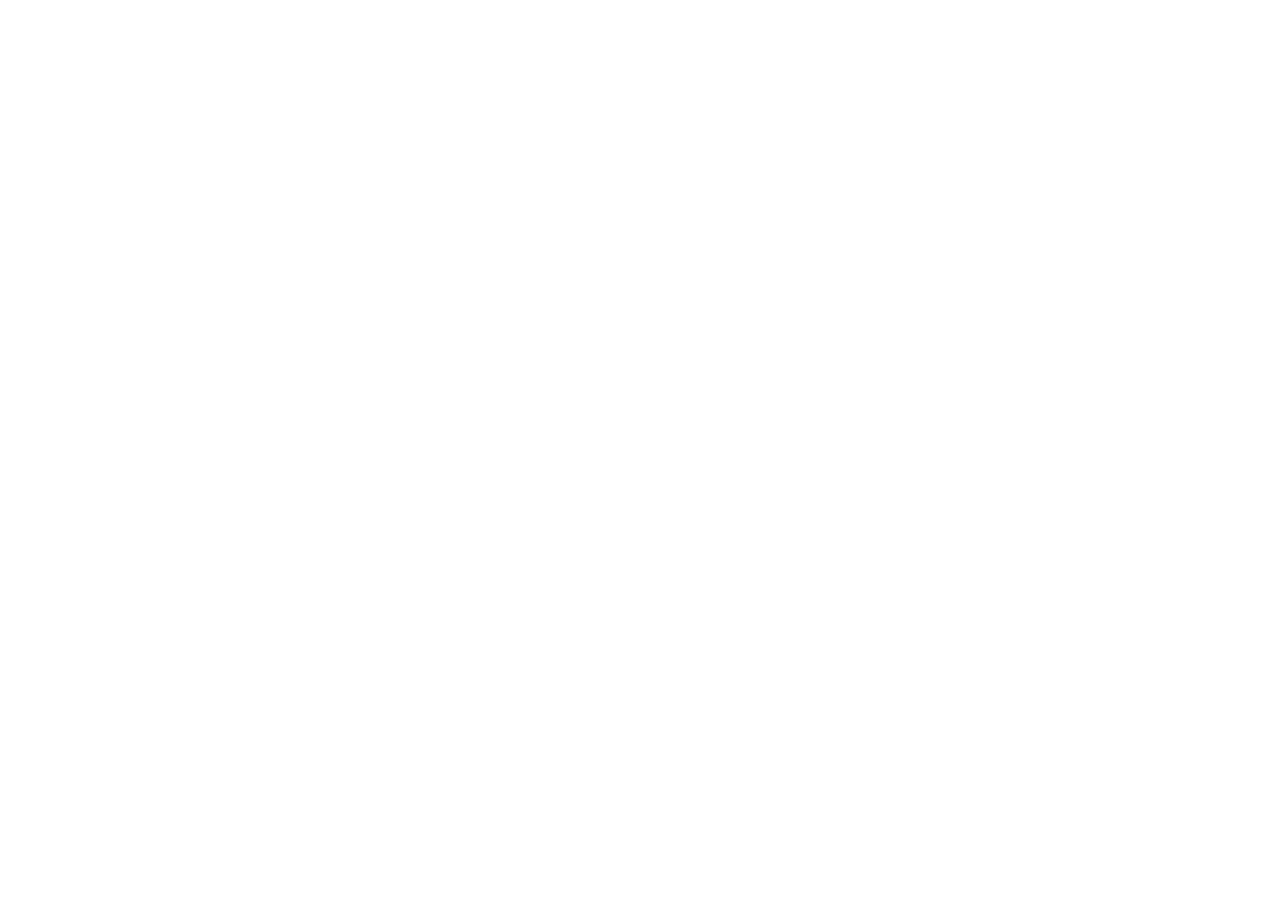
==== index.html @ d8d5ce78 "Iniciando projeto" ====
<!DOCTYPE html>
<html lang="en">
<head>
    <meta charset="UTF-8">
    <meta name="viewport" content="width=device-width, initial-scale=1.0">
    <title>Document</title>
</head>
<body>
    
</body>
</html>
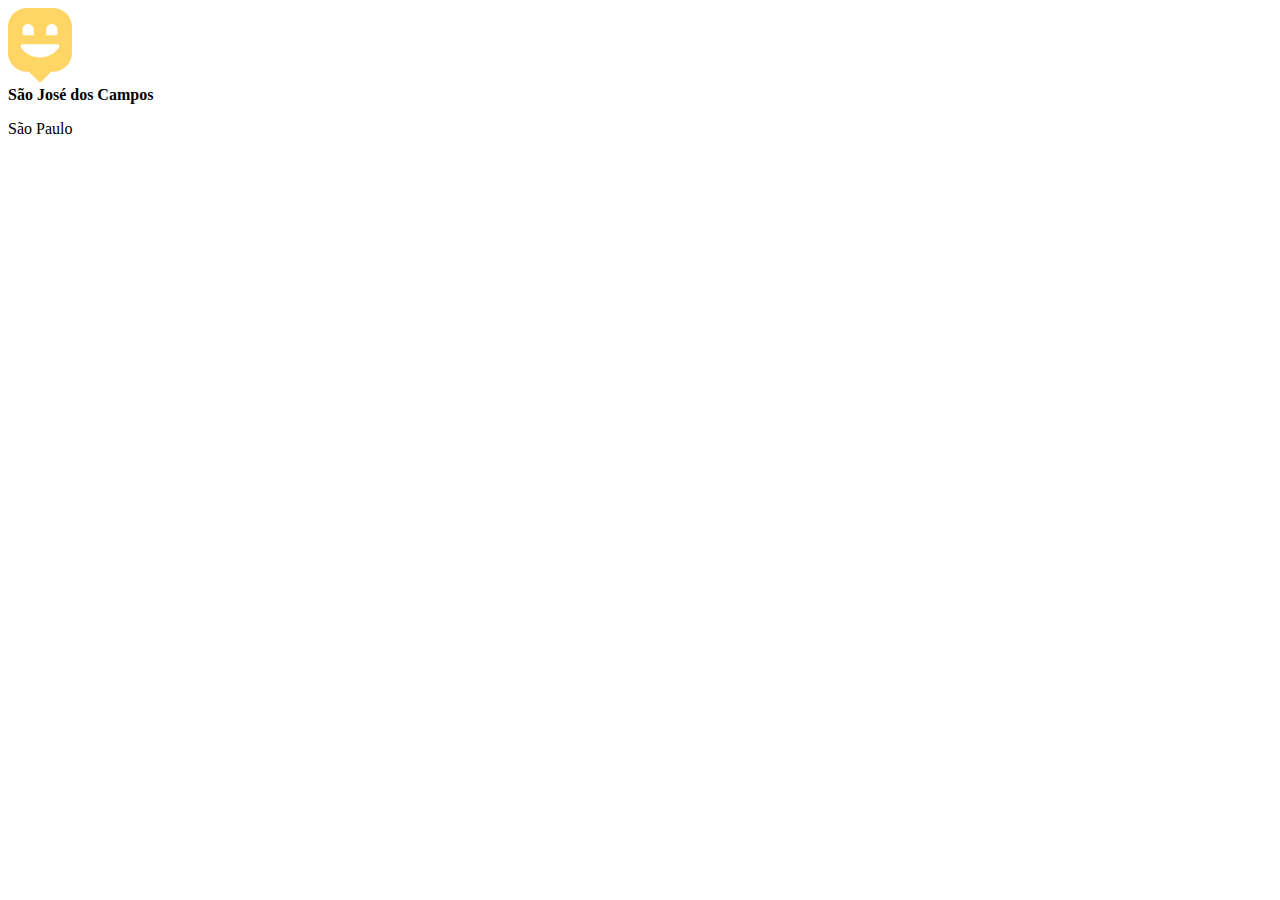
==== commit eac9cc3b: "Iniciando html" ====
--- a/index.html
+++ b/index.html
@@ -1,11 +1,18 @@
 <!DOCTYPE html>
-<html lang="en">
-<head>
-    <meta charset="UTF-8">
-    <meta name="viewport" content="width=device-width, initial-scale=1.0">
-    <title>Document</title>
-</head>
-<body>
-    
-</body>
-</html>+<html lang="pt_BR">
+  <head>
+    <meta charset="UTF-8" />
+    <meta name="viewport" content="width= , initial-scale=1.0" />
+    <title>Happy</title>
+    <link rel="icon" href="./public/images/logo-icon.png" />
+  </head>
+  <body>
+    <header>
+      <img src="./public/images/logo.svg" alt="Logo Happy" />
+      <div>
+        <strong>São José dos Campos</strong>
+        <p>São Paulo</p>
+      </div>
+    </header>
+  </body>
+</html>
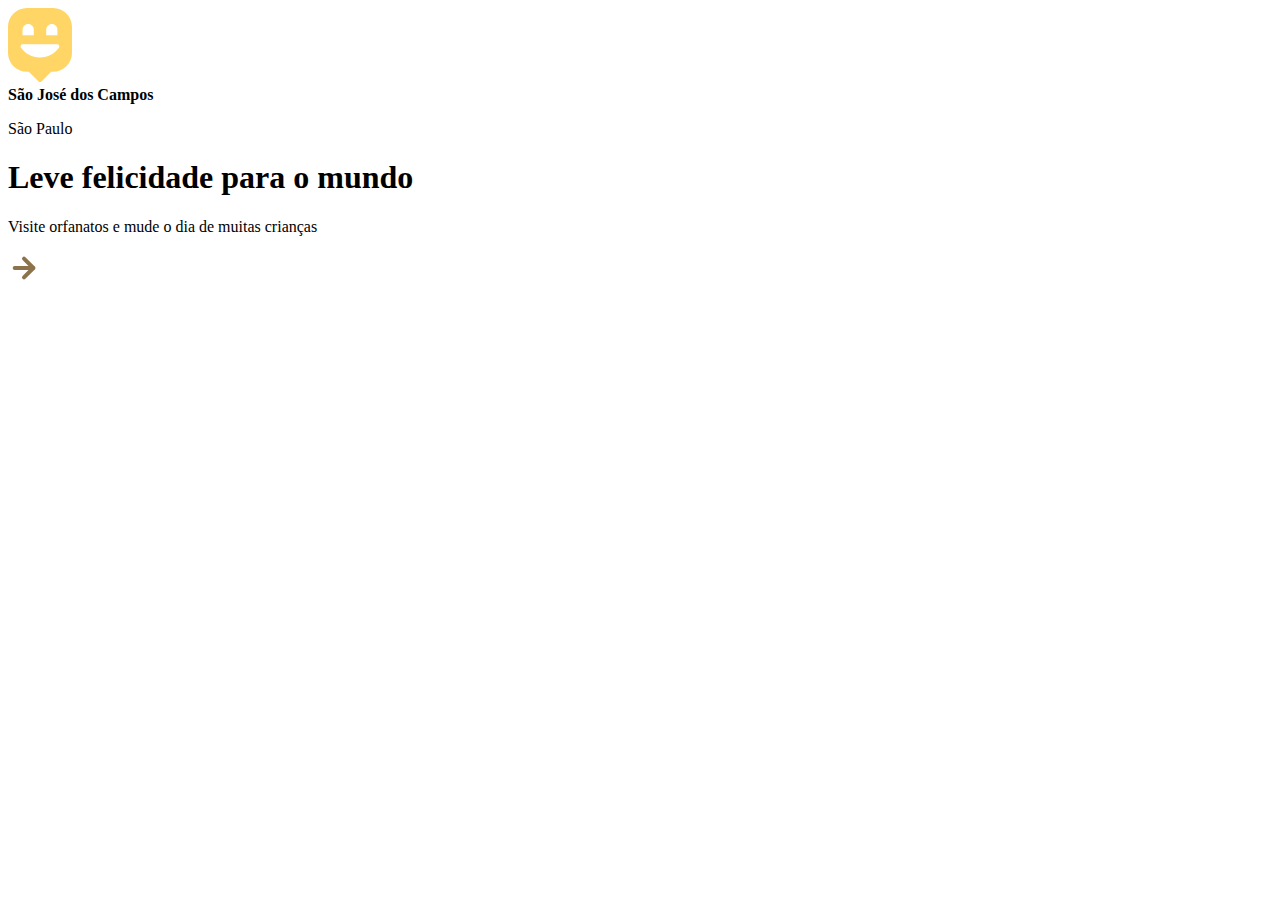
==== commit c6abdec2: "Terminando o index.html" ====
--- a/index.html
+++ b/index.html
@@ -14,5 +14,14 @@
         <p>São Paulo</p>
       </div>
     </header>
+    <main>
+      <h1>Leve felicidade para o mundo</h1>
+      <section>
+        <p>Visite orfanatos e mude o dia de muitas crianças</p>
+        <a href="#" title="Visite orfanatos">
+          <img src="./public/images/arrow.svg" alt="Ir para o mapa">
+        </a>
+      </section>
+    </main>
   </body>
 </html>
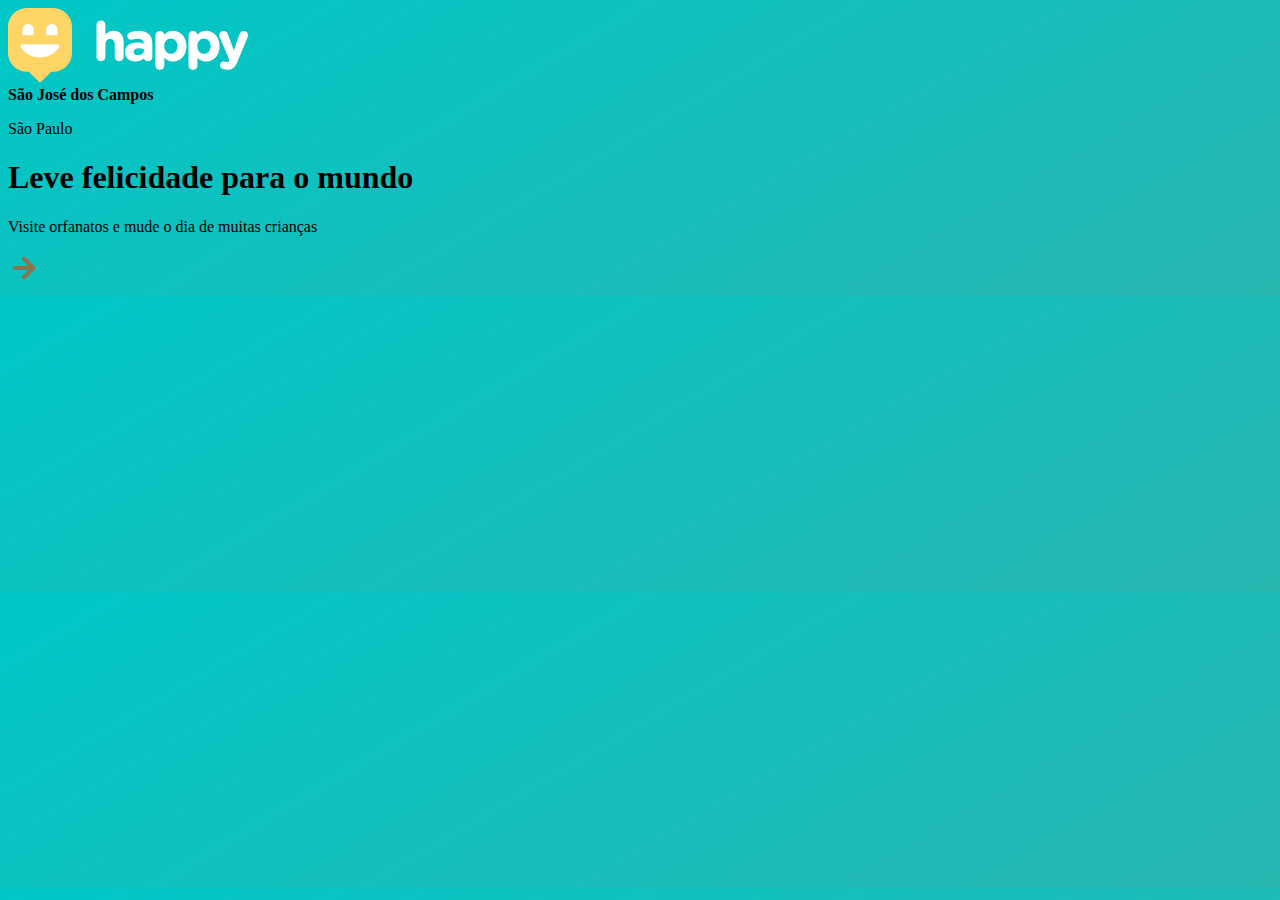
==== commit decfa1fc: "Adicionando CSS" ====
--- a/index.html
+++ b/index.html
@@ -5,6 +5,7 @@
     <meta name="viewport" content="width= , initial-scale=1.0" />
     <title>Happy</title>
     <link rel="icon" href="./public/images/logo-icon.png" />
+    <link rel="stylesheet" href="./public/css/main.css">
   </head>
   <body>
     <header>
--- a/public/css/main.css
+++ b/public/css/main.css
@@ -0,0 +1,3 @@
+body{
+    background: linear-gradient(329.54deg, #29B6B1 0%, #00C7C7 100%);
+}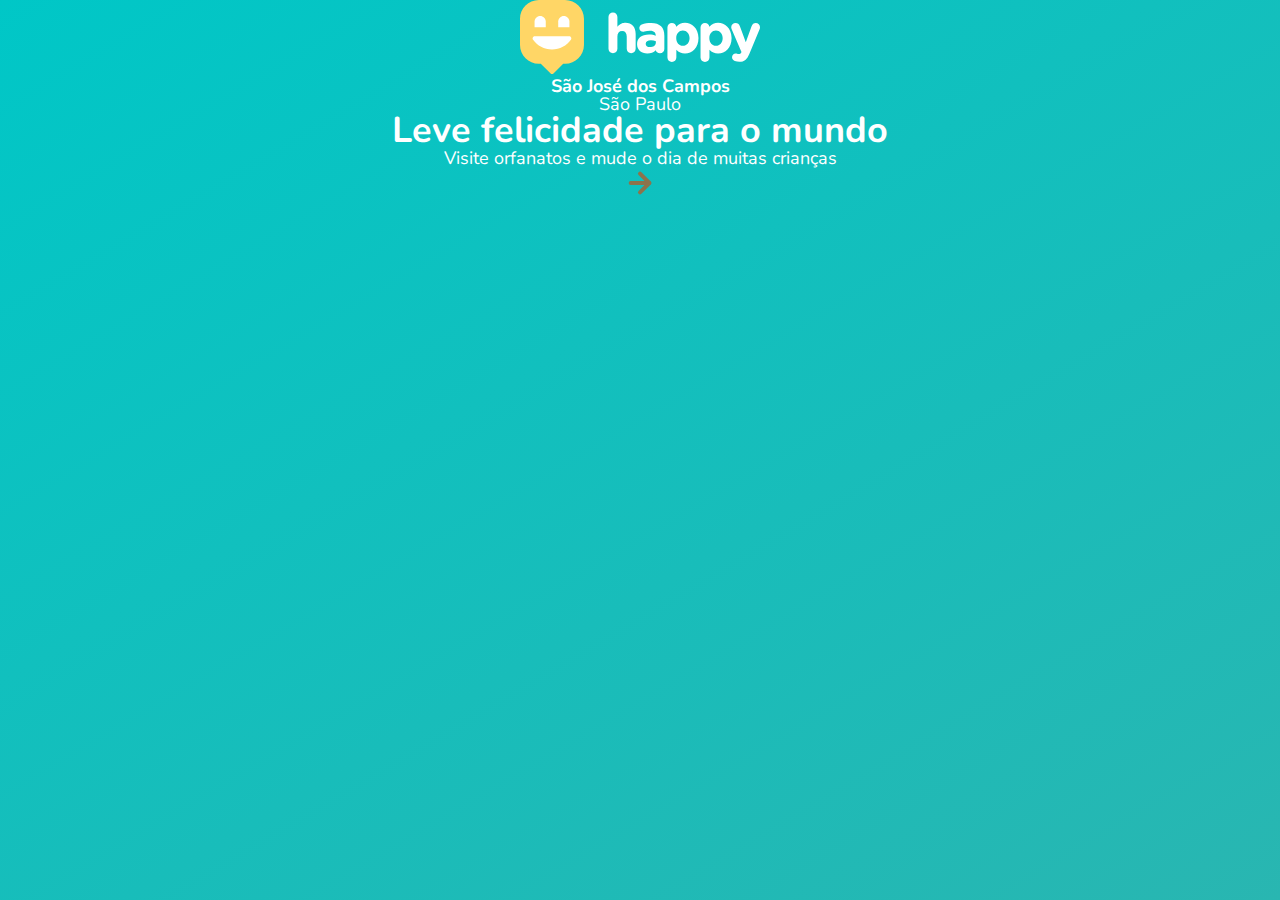
==== commit d5383afc: "Adicinionando style" ====
--- a/index.html
+++ b/index.html
@@ -5,24 +5,29 @@
     <meta name="viewport" content="width= , initial-scale=1.0" />
     <title>Happy</title>
     <link rel="icon" href="./public/images/logo-icon.png" />
-    <link rel="stylesheet" href="./public/css/main.css">
+    <link rel="stylesheet" href="./public/css/main.css" />
+    <link href="https://fonts.googleapis.com/css2?family=Nunito:ital,wght@0,400;0,600;1,800&display=swap" rel="stylesheet">
   </head>
   <body>
-    <header>
-      <img src="./public/images/logo.svg" alt="Logo Happy" />
-      <div>
-        <strong>São José dos Campos</strong>
-        <p>São Paulo</p>
+    <div id="page-landing">
+      <div id="container">
+        <header>
+          <img id='logo' src="./public/images/logo.svg" alt="Logo Happy" />
+          <div class='location'>
+            <strong>São José dos Campos</strong>
+            <p>São Paulo</p>
+          </div>
+        </header>
+        <main>
+          <h1>Leve felicidade para o mundo</h1>
+          <section class='visit'>
+            <p>Visite orfanatos e mude o dia de muitas crianças</p>
+            <a href="#" title="Visite orfanatos">
+              <img src="./public/images/arrow.svg" alt="Ir para o mapa" />
+            </a>
+          </section>
+        </main>
       </div>
-    </header>
-    <main>
-      <h1>Leve felicidade para o mundo</h1>
-      <section>
-        <p>Visite orfanatos e mude o dia de muitas crianças</p>
-        <a href="#" title="Visite orfanatos">
-          <img src="./public/images/arrow.svg" alt="Ir para o mapa">
-        </a>
-      </section>
-    </main>
+    </div>
   </body>
 </html>
--- a/public/css/main.css
+++ b/public/css/main.css
@@ -1,3 +1,23 @@
-body{
+* {
+    margin: 0;
+    padding: 0;
+}
+
+body {
+    height: 100vh;
+    color: white;
+}
+
+:root {
+    font-size: 62.5%;
+}
+
+body, input, button, textarea {
+    font: 400 1.8rem/1 'Nunito', sans-serif;
+}
+
+#page-landing {
     background: linear-gradient(329.54deg, #29B6B1 0%, #00C7C7 100%);
+    min-height: 100vh;
+    text-align: center;
 }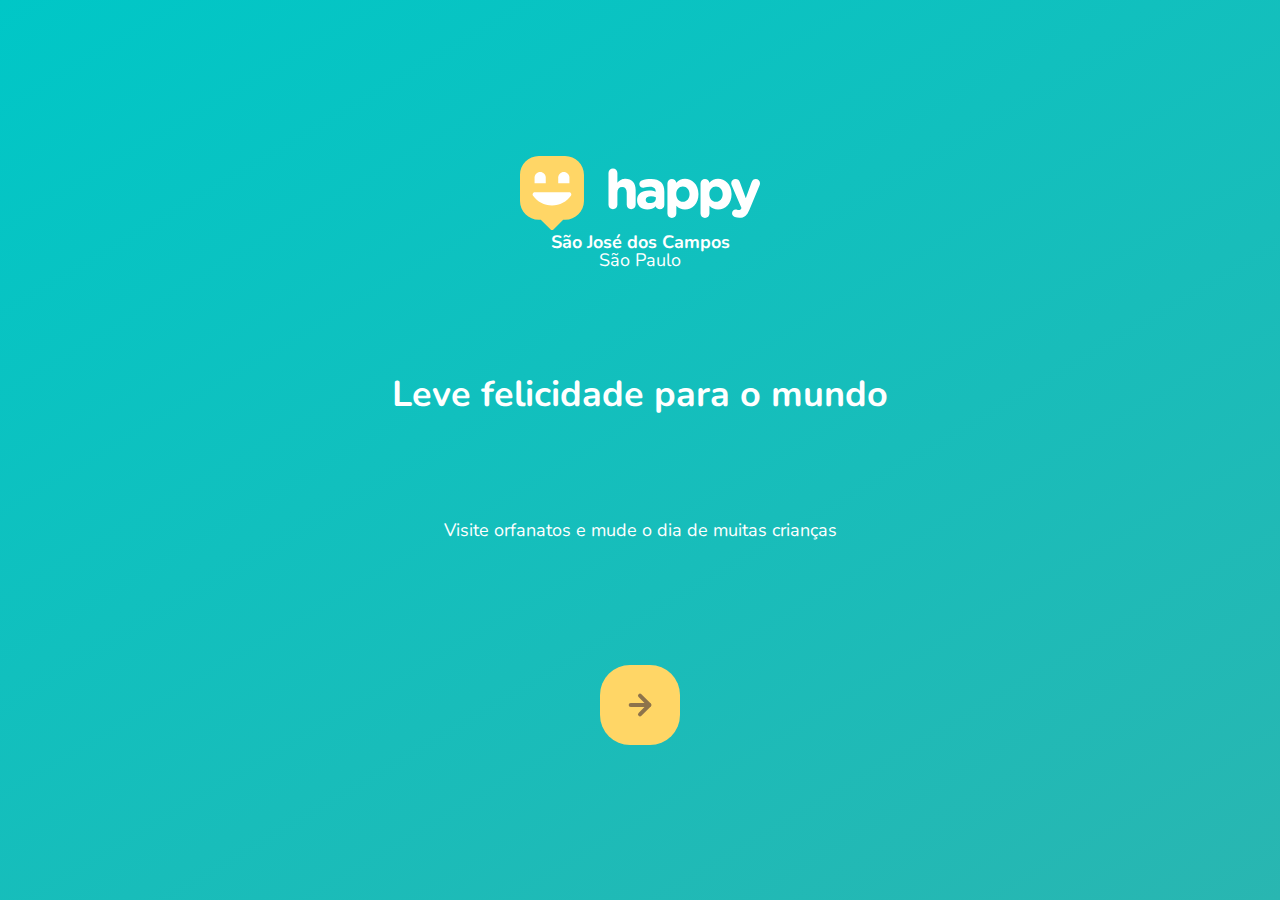
==== commit 879b4a13: "Adicionando animação com css" ====
--- a/index.html
+++ b/index.html
@@ -6,23 +6,25 @@
     <title>Happy</title>
     <link rel="icon" href="./public/images/logo-icon.png" />
     <link rel="stylesheet" href="./public/css/main.css" />
+    <link rel="stylesheet" href="./public/css/animations.css" />
+    <link rel="stylesheet" href="./public/css/page-lading.css" />
     <link href="https://fonts.googleapis.com/css2?family=Nunito:ital,wght@0,400;0,600;1,800&display=swap" rel="stylesheet">
   </head>
   <body>
     <div id="page-landing">
       <div id="container">
         <header>
-          <img id='logo' src="./public/images/logo.svg" alt="Logo Happy" />
-          <div class='location'>
+          <img class='animate-up' id='logo' src="./public/images/logo.svg" alt="Logo Happy" />
+          <div class='location animate-up'>
             <strong>São José dos Campos</strong>
             <p>São Paulo</p>
           </div>
         </header>
         <main>
-          <h1>Leve felicidade para o mundo</h1>
+          <h1 class='animate-up'>Leve felicidade para o mundo</h1>
           <section class='visit'>
-            <p>Visite orfanatos e mude o dia de muitas crianças</p>
-            <a href="#" title="Visite orfanatos">
+            <p class='animate-up'>Visite orfanatos e mude o dia de muitas crianças</p>
+            <a href="#" title="Visite orfanatos" class='animate-up'>
               <img src="./public/images/arrow.svg" alt="Ir para o mapa" />
             </a>
           </section>
--- a/public/css/main.css
+++ b/public/css/main.css
@@ -1,23 +1,21 @@
 * {
-    margin: 0;
-    padding: 0;
+  margin: 0;
+  padding: 0;
 }
 
 body {
-    height: 100vh;
-    color: white;
+  height: 100vh;
+  color: white;
 }
 
 :root {
-    font-size: 62.5%;
+  font-size: 62.5%;
 }
 
-body, input, button, textarea {
-    font: 400 1.8rem/1 'Nunito', sans-serif;
+body,
+input,
+button,
+textarea {
+  font: 400 1.8rem/1 "Nunito", sans-serif;
 }
 
-#page-landing {
-    background: linear-gradient(329.54deg, #29B6B1 0%, #00C7C7 100%);
-    min-height: 100vh;
-    text-align: center;
-}--- a/public/css/animations.css
+++ b/public/css/animations.css
@@ -0,0 +1,16 @@
+@keyframes up {
+  from {
+    opacity: 0;
+    transform: translateY(16px);
+  }
+  to {
+    opacity: 1;
+    transform: translateY(0);
+  }
+}
+
+.animate-up {
+  animation-name: up;
+  animation-duration: 300ms;
+  animation-fill-mode: backwards;
+}
--- a/public/css/page-lading.css
+++ b/public/css/page-lading.css
@@ -0,0 +1,54 @@
+#page-landing {
+  background: linear-gradient(329.54deg, #29b6b1 0%, #00c7c7 100%);
+  min-height: 100vh;
+  text-align: center;
+  display: flex;
+}
+
+#container {
+  margin: auto;
+  width: 90%;
+}
+
+.location,
+h1,
+.visit p {
+  height: 16vh;
+}
+
+.visit a {
+  width: 8rem;
+  height: 8rem;
+  background: #ffd666;
+  border: none;
+  border-radius: 3rem;
+  display: flex;
+  align-items: center;
+  justify-content: center;
+  margin: auto;
+  transition: 0.2s;
+}
+
+.visit a:hover {
+    background: #96fefe;
+}
+
+#logo {
+  animation-delay: 50ms;
+}
+
+.location {
+  animation-delay: 100ms;
+}
+
+main h1 {
+  animation-delay: 150ms;
+}
+
+.visit p {
+  animation-delay: 200ms;
+}
+
+.visit a {
+  animation-delay: 250ms;
+}
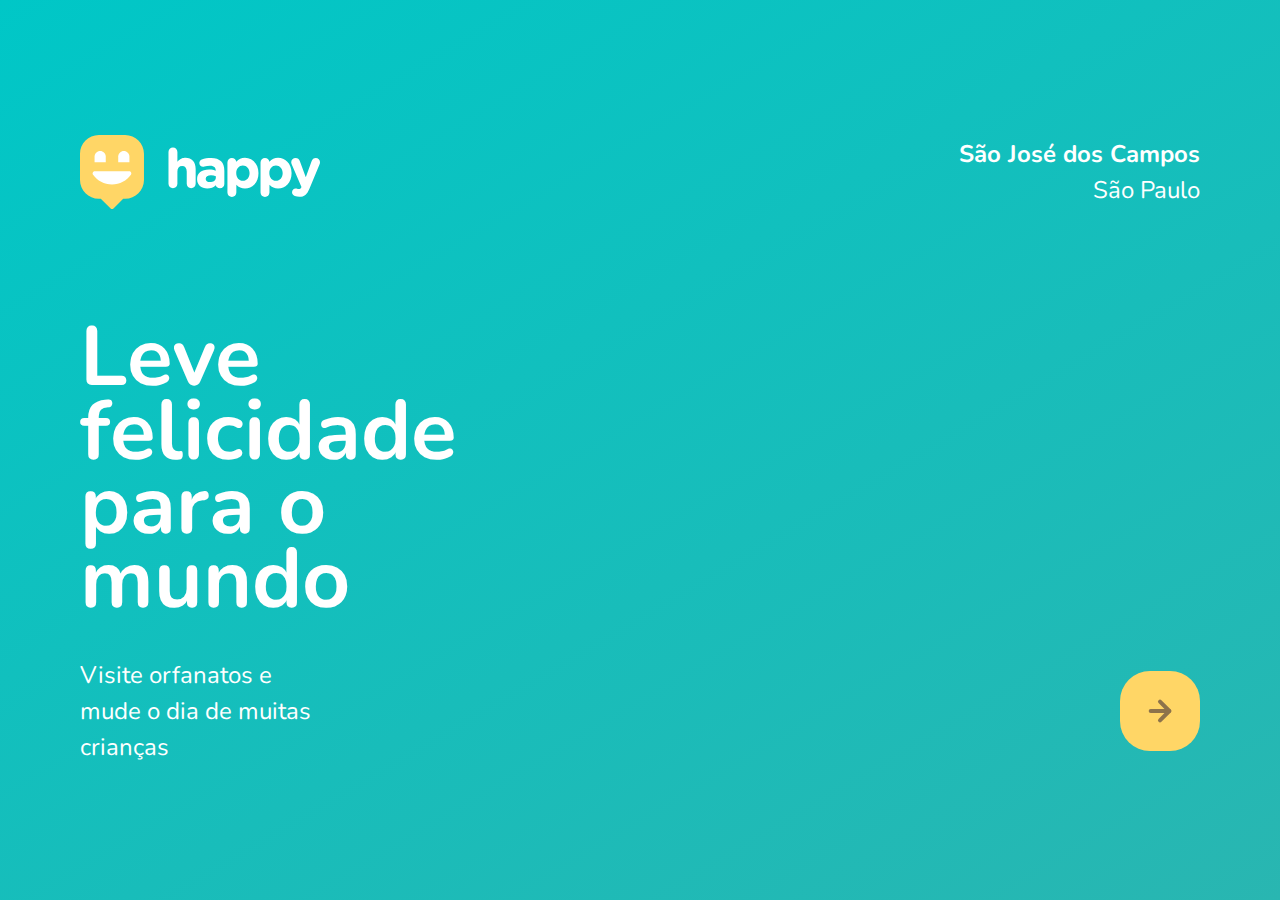
==== commit a6d198cf: "Organizando layout" ====
--- a/index.html
+++ b/index.html
@@ -2,13 +2,13 @@
 <html lang="pt_BR">
   <head>
     <meta charset="UTF-8" />
-    <meta name="viewport" content="width= , initial-scale=1.0" />
+    <meta name="viewport" content="width=device-width , initial-scale=1.0" />
     <title>Happy</title>
     <link rel="icon" href="./public/images/logo-icon.png" />
     <link rel="stylesheet" href="./public/css/main.css" />
     <link rel="stylesheet" href="./public/css/animations.css" />
     <link rel="stylesheet" href="./public/css/page-lading.css" />
-    <link href="https://fonts.googleapis.com/css2?family=Nunito:ital,wght@0,400;0,600;1,800&display=swap" rel="stylesheet">
+    <link href="https://fonts.googleapis.com/css2?family=Nunito:wght@400;600;800&display=swap" rel="stylesheet">
   </head>
   <body>
     <div id="page-landing">
--- a/public/css/page-lading.css
+++ b/public/css/page-lading.css
@@ -7,30 +7,7 @@
 
 #container {
   margin: auto;
-  width: 90%;
-}
-
-.location,
-h1,
-.visit p {
-  height: 16vh;
-}
-
-.visit a {
-  width: 8rem;
-  height: 8rem;
-  background: #ffd666;
-  border: none;
-  border-radius: 3rem;
-  display: flex;
-  align-items: center;
-  justify-content: center;
-  margin: auto;
-  transition: 0.2s;
-}
-
-.visit a:hover {
-    background: #96fefe;
+  width: min(90%, 112rem);
 }
 
 #logo {
@@ -45,10 +22,67 @@
   animation-delay: 150ms;
 }
 
+.visit a {
+  width: 8rem;
+  height: 8rem;
+  background: #ffd666;
+  border: none;
+  border-radius: 3rem;
+  display: flex;
+  align-items: center;
+  justify-content: center;
+  margin: auto;
+  transition: 0.2s;
+  animation-delay: 250ms;
+}
+
+.visit a:hover {
+    background: #96fefe;
+}
+
 .visit p {
   animation-delay: 200ms;
 }
 
-.visit a {
-  animation-delay: 250ms;
+.location,
+h1,
+.visit p {
+  height: 16vh;
 }
+
+@media (min-width: 760px) {
+  header{
+    display: flex;
+    align-items: center;
+    justify-content: space-between;
+  } 
+  .location, h1, .visit p {
+    height: initial;
+    text-align: initial;
+  }
+  .location {
+    text-align: right;
+    font-size: 2.4rem;
+    line-height: 1.5;
+  }
+  main h1 {
+    font-size: clamp(4rem, 8vw, 8.4rem);
+    font-weight: bold;
+    line-height: .88;
+    margin: clamp(10%, 9vh, 12%) 0 4rem;
+    width: min(300px, 80%)
+  }
+  .visit {
+    display: flex;
+    align-items: center;
+    justify-content: space-between;
+  }
+  .visit p {
+    font-size: 2.4rem;
+    line-height: 1.5;
+    width: clamp(20rem, 20vw, 30rem);
+  }
+  .visit a {
+    margin: initial;
+  }
+}